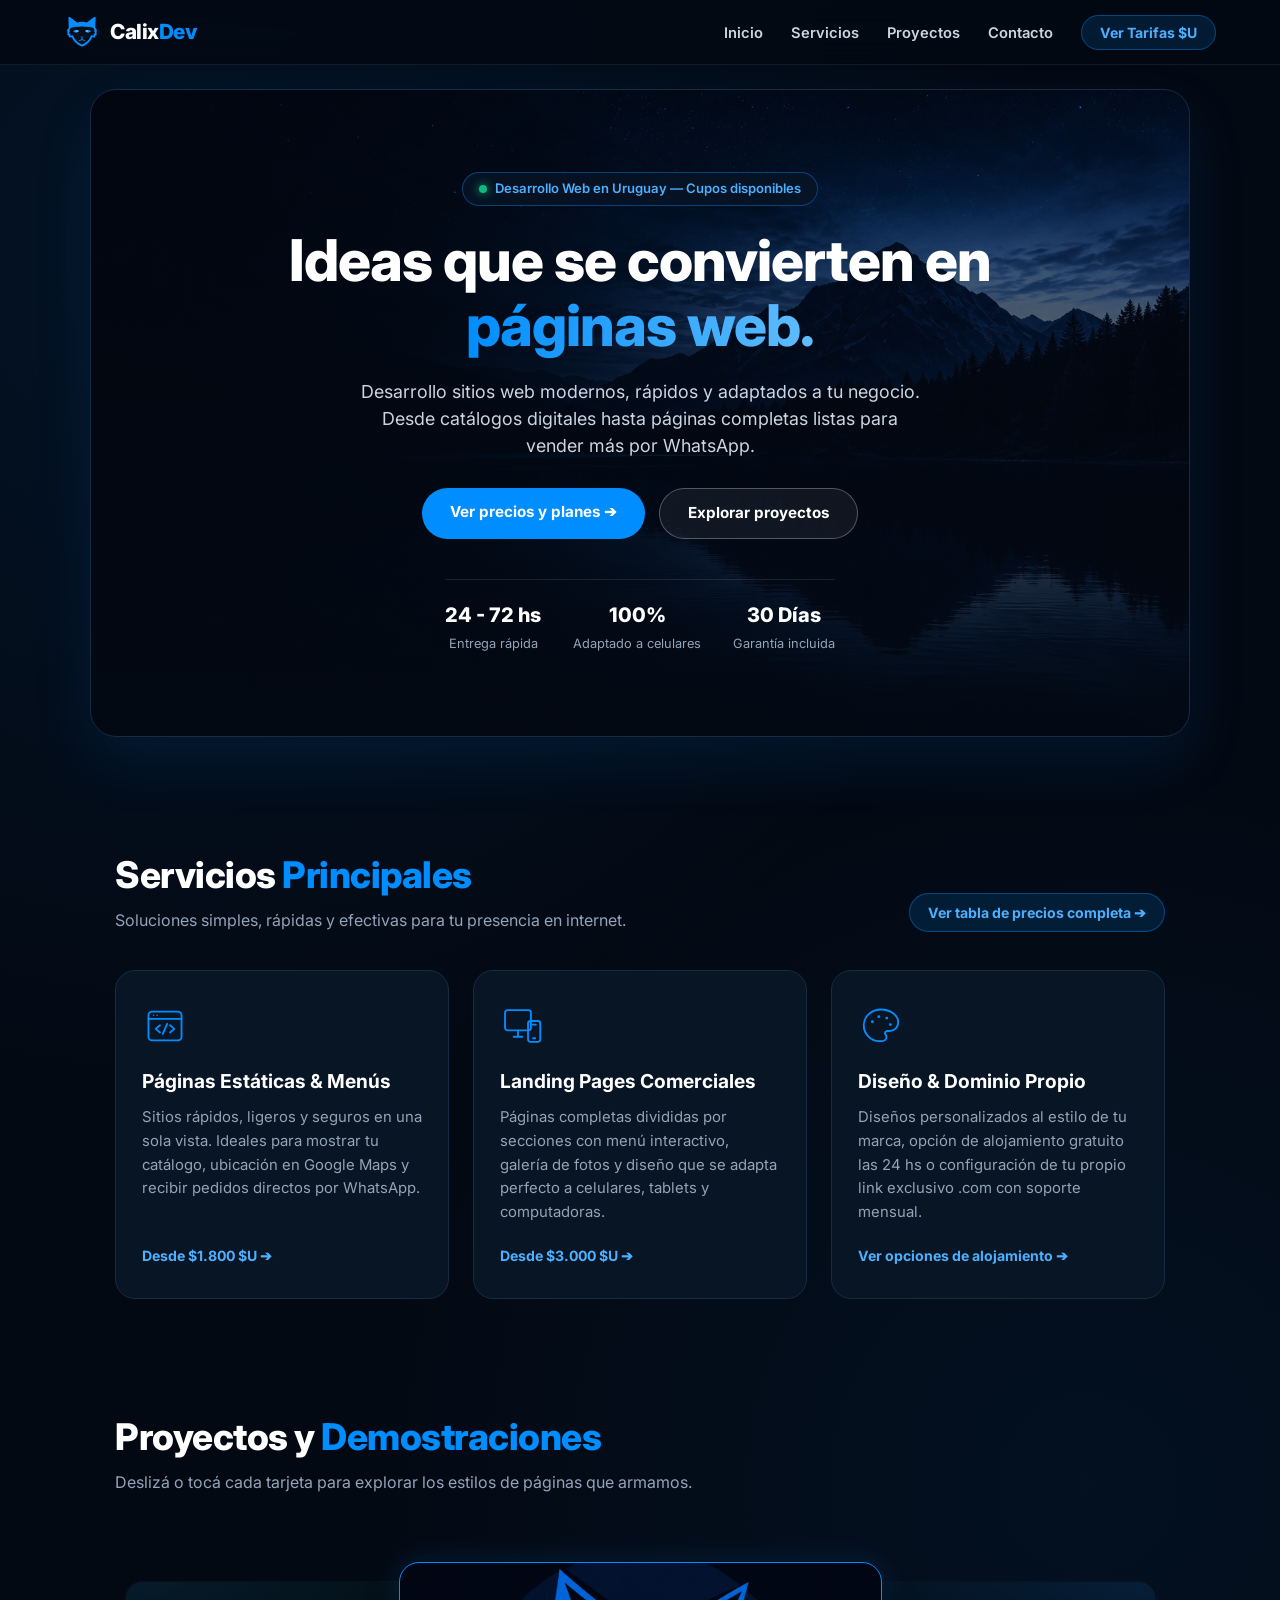
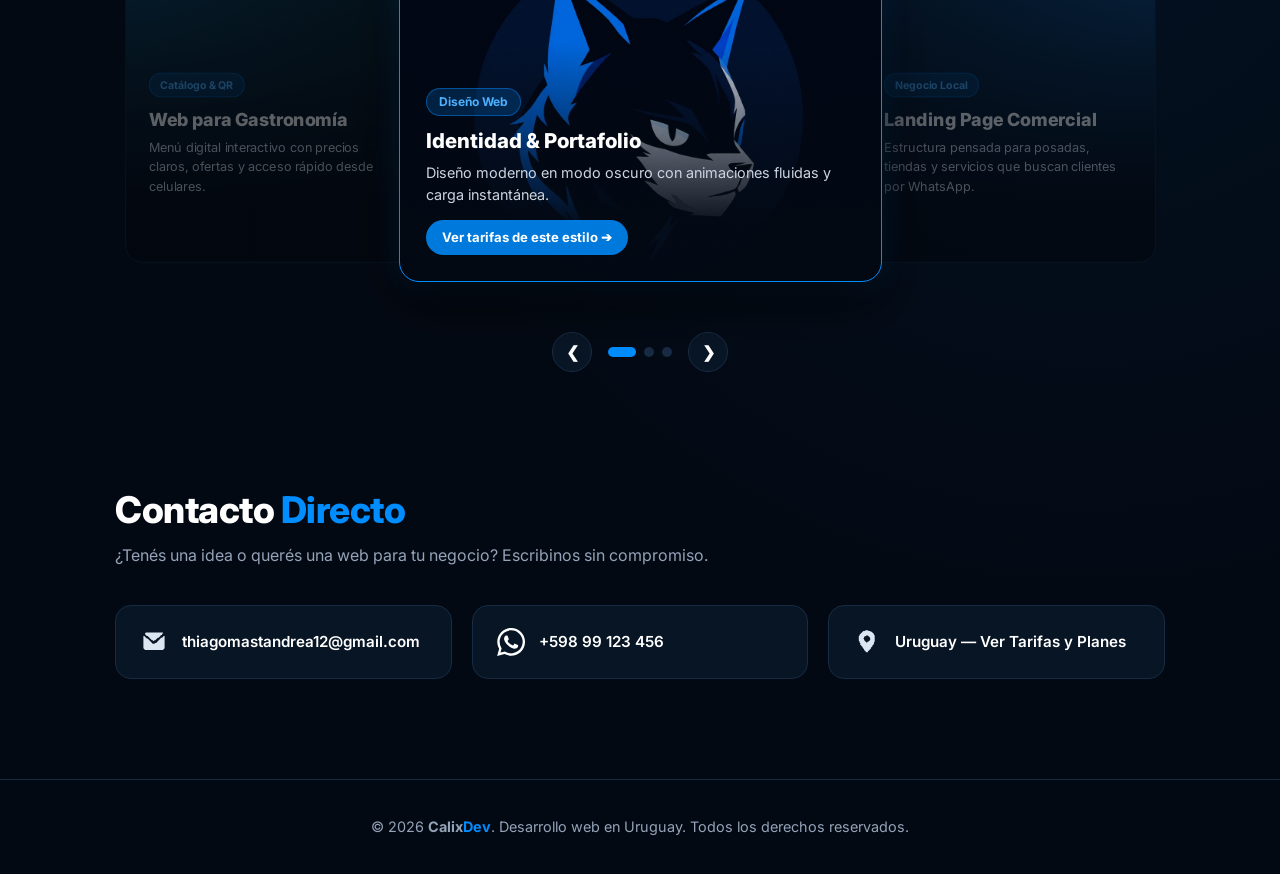
==== index.html @ b2bf5a3c "Add files via upload" ====
<!DOCTYPE html>
<html lang="es">
<head>
    <meta charset="UTF-8">
    <meta name="viewport" content="width=device-width, initial-scale=1.0">
    <title>CalixDev | Desarrollo Web Profesional en Uruguay</title>
    <link rel="preconnect" href="https://fonts.googleapis.com">
    <link rel="preconnect" href="https://fonts.gstatic.com" crossorigin>
    <link href="https://fonts.googleapis.com/css2?family=Inter:wght@400;500;600;700;800&display=swap" rel="stylesheet">
    <style>
        /* --- RESET & VARIABLES --- */
        :root {
            --bg-main: #030913;
            --bg-card: #081525;
            --bg-card-hover: #0c1f36;
            --border-color: #172b43;
            --blue-primary: #008dff;
            --blue-light: #4db0ff;
            --blue-glow: rgba(0, 141, 255, 0.35);
            --text-main: #ffffff;
            --text-muted: #94a3b8;
            --text-light: #cbd5e1;
        }

        * {
            box-sizing: border-box;
            margin: 0;
            padding: 0;
        }

        html {
            scroll-behavior: smooth;
            scroll-padding-top: 90px;
        }

        body {
            background-color: var(--bg-main);
            color: var(--text-main);
            font-family: "Inter", sans-serif;
            overflow-x: hidden;
            line-height: 1.5;
            background-image: 
                radial-gradient(circle at 15% 10%, rgba(0, 141, 255, 0.08), transparent 35%),
                radial-gradient(circle at 85% 60%, rgba(0, 141, 255, 0.06), transparent 40%);
        }

        a {
            text-decoration: none;
            color: inherit;
        }

        .Blue {
            color: var(--blue-primary);
        }

        .gradient-text {
            background: linear-gradient(90deg, #008dff, #60bdff);
            -webkit-background-clip: text;
            -webkit-text-fill-color: transparent;
        }

        /* --- HEADER & NAV --- */
        header {
            display: flex;
            justify-content: space-between;
            align-items: center;
            padding: 14px 5%;
            position: sticky;
            top: 0;
            background-color: rgba(3, 9, 19, 0.82);
            backdrop-filter: blur(14px);
            -webkit-backdrop-filter: blur(14px);
            border-bottom: 1px solid rgba(255, 255, 255, 0.07);
            z-index: 1000;
            transition: padding 0.3s ease, background-color 0.3s ease;
        }

        header.scrolled {
            padding: 10px 5%;
            background-color: rgba(3, 9, 19, 0.95);
            box-shadow: 0 8px 30px rgba(0, 0, 0, 0.5);
        }

        .header-logo {
            display: flex;
            align-items: center;
            gap: 10px;
            font-weight: 800;
            font-size: 1.3rem;
            letter-spacing: -0.5px;
        }

        .header-logo img {
            width: 36px;
            height: 36px;
            object-fit: contain;
            transition: transform 0.3s ease;
        }

        .header-logo:hover img {
            transform: rotate(-6deg) scale(1.08);
        }

        nav ul {
            display: flex;
            align-items: center;
            gap: 28px;
            list-style: none;
        }

        .menu a {
            font-size: 0.92rem;
            font-weight: 600;
            color: var(--text-light);
            transition: color 0.2s ease;
            position: relative;
        }

        .menu a::after {
            content: "";
            position: absolute;
            bottom: -4px;
            left: 0;
            width: 0%;
            height: 2px;
            background-color: var(--blue-primary);
            transition: width 0.25s ease;
        }

        .menu a:hover {
            color: #ffffff;
        }

        .menu a:hover::after {
            width: 100%;
        }

        .nav-cta {
            background-color: rgba(0, 141, 255, 0.14);
            color: var(--blue-light);
            border: 1px solid rgba(0, 141, 255, 0.4);
            padding: 8px 18px;
            border-radius: 999px;
            font-size: 0.88rem;
            font-weight: 700;
            transition: all 0.2s ease;
        }

        .nav-cta:hover {
            background-color: var(--blue-primary);
            color: #ffffff;
            box-shadow: 0 0 20px var(--blue-glow);
        }

        .menu-toggle {
            display: none;
            flex-direction: column;
            gap: 5px;
            background: none;
            border: none;
            cursor: pointer;
            padding: 6px;
        }

        .menu-toggle span {
            width: 24px;
            height: 2px;
            background-color: #ffffff;
            border-radius: 2px;
            transition: all 0.3s ease;
        }

        /* --- HERO SECTION --- */
        .inicio {
            background-image: 
                linear-gradient(to bottom, rgba(3, 9, 19, 0.45), rgba(3, 9, 19, 0.94)),
                url("portada-montana.webp");
            width: 92%;
            max-width: 1100px;
            min-height: 72vh;
            margin: 24px auto 0;
            padding: 56px 24px;
            border-radius: 26px;
            border: 1px solid var(--border-color);
            background-size: cover;
            background-position: center;
            display: flex;
            flex-direction: column;
            justify-content: center;
            align-items: center;
            gap: 22px;
            box-shadow: 0 25px 60px rgba(0, 141, 255, 0.1);
            position: relative;
            overflow: hidden;
        }

        .hero-badge {
            display: inline-flex;
            align-items: center;
            gap: 8px;
            background-color: rgba(8, 21, 37, 0.85);
            border: 1px solid rgba(0, 141, 255, 0.4);
            padding: 6px 16px;
            border-radius: 999px;
            font-size: 0.82rem;
            font-weight: 600;
            color: var(--blue-light);
            backdrop-filter: blur(8px);
        }

        .status-dot {
            width: 8px;
            height: 8px;
            background-color: #10b981;
            border-radius: 50%;
            box-shadow: 0 0 10px #10b981;
            animation: pulse-dot 2s infinite;
        }

        @keyframes pulse-dot {
            0%, 100% { transform: scale(1); opacity: 1; }
            50% { transform: scale(1.3); opacity: 0.65; }
        }

        h1 {
            font-weight: 800;
            max-width: 740px;
            text-align: center;
            font-size: clamp(2.1rem, 5vw, 3.6rem);
            line-height: 1.12;
            letter-spacing: -1px;
        }

        .inicio p {
            color: var(--text-light);
            max-width: 560px;
            text-align: center;
            font-size: clamp(0.96rem, 2vw, 1.12rem);
        }

        .Button-container {
            display: flex;
            flex-wrap: wrap;
            justify-content: center;
            gap: 14px;
            margin-top: 6px;
        }

        .verservicios {
            background-color: var(--blue-primary);
            color: #ffffff;
            padding: 13px 28px;
            border-radius: 999px;
            font-weight: 700;
            font-size: 0.95rem;
            transition: transform 0.2s ease, box-shadow 0.2s ease, background-color 0.2s ease;
        }

        .verservicios:hover {
            background-color: #0077d6;
            transform: translateY(-3px);
            box-shadow: 0 12px 28px rgba(0, 141, 255, 0.45);
        }

        .contactame {
            background-color: rgba(255, 255, 255, 0.06);
            padding: 13px 28px;
            border-radius: 999px;
            font-weight: 700;
            font-size: 0.95rem;
            border: 1px solid rgba(255, 255, 255, 0.28);
            transition: transform 0.2s ease, background-color 0.2s ease, border-color 0.2s ease;
        }

        .contactame:hover {
            background-color: rgba(255, 255, 255, 0.14);
            border-color: #ffffff;
            transform: translateY(-3px);
        }

        .hero-metrics {
            display: flex;
            flex-wrap: wrap;
            justify-content: center;
            gap: 32px;
            margin-top: 18px;
            padding-top: 20px;
            border-top: 1px solid rgba(255, 255, 255, 0.1);
        }

        .metric-item {
            text-align: center;
        }

        .metric-item strong {
            display: block;
            font-size: 1.25rem;
            font-weight: 800;
            color: #ffffff;
        }

        .metric-item span {
            font-size: 0.8rem;
            color: var(--text-muted);
        }

        /* --- LAYOUT CONTAINERS --- */
        .seccion-contenedor {
            width: 92%;
            max-width: 1050px;
            margin: 110px auto 0;
        }

        .seccion-cabecera {
            margin-bottom: 38px;
            display: flex;
            justify-content: space-between;
            align-items: flex-end;
            flex-wrap: wrap;
            gap: 16px;
        }

        .seccion-cabecera h2 {
            font-size: clamp(1.7rem, 3vw, 2.3rem);
            font-weight: 800;
            margin-bottom: 6px;
            letter-spacing: -0.5px;
        }

        .seccion-cabecera p {
            color: var(--text-muted);
            font-size: 1rem;
        }

        /* --- TARJETAS DE SERVICIOS --- */
        .card-container {
            display: grid;
            grid-template-columns: repeat(auto-fit, minmax(290px, 1fr));
            gap: 24px;
        }

        .card {
            display: flex;
            flex-direction: column;
            align-items: flex-start;
            padding: 32px 26px;
            background-color: var(--bg-card);
            border: 1px solid var(--border-color);
            border-radius: 20px;
            transition: transform 0.3s ease, border-color 0.3s ease, box-shadow 0.3s ease, background-color 0.3s ease;
            position: relative;
        }

        .card img {
            width: 46px;
            height: 46px;
            margin-bottom: 18px;
        }

        .card h3 {
            margin-bottom: 10px;
            font-size: 1.2rem;
        }

        .card p {
            color: var(--text-muted);
            font-size: 0.93rem;
            line-height: 1.6;
            margin-bottom: 20px;
            flex-grow: 1;
        }

        .card-link {
            font-size: 0.88rem;
            font-weight: 700;
            color: var(--blue-light);
            display: inline-flex;
            align-items: center;
            gap: 6px;
            transition: gap 0.2s ease, color 0.2s ease;
        }

        .card:hover {
            transform: translateY(-7px);
            border-color: var(--blue-primary);
            background-color: var(--bg-card-hover);
            box-shadow: 0 16px 36px rgba(0, 141, 255, 0.14);
        }

        .card:hover .card-link {
            gap: 10px;
            color: #ffffff;
        }

        /* --- CARRUSEL DE PROYECTOS INTERACTIVO --- */
        .carrusel-wrapper {
            position: relative;
            width: 100%;
            display: flex;
            flex-direction: column;
            align-items: center;
            gap: 20px;
        }

        .carrusel {
            width: 100%;
            height: 380px;
            display: flex;
            justify-content: center;
            align-items: center;
            position: relative;
        }

        .carrusel-card {
            position: relative;
            flex: 0 0 32%;
            height: 320px;
            padding: 26px;
            display: flex;
            flex-direction: column;
            justify-content: flex-end;
            background-color: var(--bg-card);
            border: 1px solid var(--border-color);
            border-radius: 20px;
            cursor: pointer;
            overflow: hidden;
            z-index: 1;
            opacity: 0.55;
            filter: brightness(0.65);
            transform: scale(0.88);
            transition: all 0.45s cubic-bezier(0.25, 1, 0.5, 1);
        }

        .carrusel-card input {
            position: absolute;
            opacity: 0;
            pointer-events: none;
        }

        .proyecto-1 {
            background-image: 
                linear-gradient(to top, rgba(3, 9, 19, 0.96) 18%, rgba(3, 9, 19, 0.15) 75%),
                url("avatar-felino-alta-fidelidad.webp");
            background-position: center;
            background-size: cover;
        }

        .proyecto-2 {
            background-image: 
                linear-gradient(to top, rgba(3, 9, 19, 0.96) 20%, rgba(0, 141, 255, 0.12) 100%),
                radial-gradient(circle at top right, #133963, #081525 70%);
        }

        .proyecto-3 {
            background-image: 
                linear-gradient(to top, rgba(3, 9, 19, 0.96) 20%, rgba(16, 185, 129, 0.1) 100%),
                radial-gradient(circle at top left, #0f355c, #081525 70%);
        }

        .tag {
            display: inline-block;
            background-color: rgba(0, 141, 255, 0.2);
            color: var(--blue-light);
            border: 1px solid rgba(0, 141, 255, 0.45);
            font-size: 0.75rem;
            font-weight: 700;
            padding: 4px 12px;
            border-radius: 999px;
            margin-bottom: 10px;
            width: fit-content;
        }

        .carrusel-card h4 {
            font-size: 1.28rem;
            margin-bottom: 6px;
            font-weight: 800;
        }

        .carrusel-card p {
            color: var(--text-light);
            font-size: 0.9rem;
            margin-bottom: 14px;
        }

        .card-cta-btn {
            display: inline-flex;
            align-items: center;
            gap: 6px;
            font-size: 0.82rem;
            font-weight: 700;
            color: #ffffff;
            background-color: rgba(0, 141, 255, 0.85);
            padding: 8px 16px;
            border-radius: 999px;
            width: fit-content;
            opacity: 0;
            transform: translateY(10px);
            transition: all 0.3s ease;
        }

        .carrusel:has(.input1:checked) .proyecto-3,
        .carrusel:has(.input2:checked) .proyecto-1,
        .carrusel:has(.input3:checked) .proyecto-2 {
            order: 1;
        }

        .carrusel:has(.input1:checked) .proyecto-1,
        .carrusel:has(.input2:checked) .proyecto-2,
        .carrusel:has(.input3:checked) .proyecto-3 {
            order: 2;
            flex-basis: 46%;
            margin-left: -4%;
            margin-right: -4%;
            z-index: 3;
            transform: scale(1);
            opacity: 1;
            filter: brightness(1);
            border-color: var(--blue-primary);
            box-shadow: 0 20px 50px rgba(0, 0, 0, 0.7), 0 0 30px rgba(0, 141, 255, 0.2);
        }

        .carrusel:has(.input1:checked) .proyecto-1 .card-cta-btn,
        .carrusel:has(.input2:checked) .proyecto-2 .card-cta-btn,
        .carrusel:has(.input3:checked) .proyecto-3 .card-cta-btn {
            opacity: 1;
            transform: translateY(0);
        }

        .carrusel:has(.input1:checked) .proyecto-2,
        .carrusel:has(.input2:checked) .proyecto-3,
        .carrusel:has(.input3:checked) .proyecto-1 {
            order: 3;
        }

        .carrusel-controles {
            display: flex;
            align-items: center;
            gap: 16px;
        }

        .ctrl-btn {
            background-color: var(--bg-card);
            border: 1px solid var(--border-color);
            color: #ffffff;
            width: 40px;
            height: 40px;
            border-radius: 50%;
            font-size: 1rem;
            font-weight: 700;
            cursor: pointer;
            transition: all 0.2s ease;
            display: flex;
            align-items: center;
            justify-content: center;
        }

        .ctrl-btn:hover {
            border-color: var(--blue-primary);
            background-color: var(--blue-primary);
        }

        .carrusel-dots {
            display: flex;
            gap: 8px;
        }

        .dot {
            width: 10px;
            height: 10px;
            border-radius: 999px;
            background-color: var(--border-color);
            cursor: pointer;
            transition: all 0.3s ease;
        }

        .dot.active {
            width: 28px;
            background-color: var(--blue-primary);
        }

        /* --- CONTACTO --- */
        .contactos-container {
            display: grid;
            grid-template-columns: repeat(auto-fit, minmax(260px, 1fr));
            gap: 20px;
        }

        .contacto-item {
            display: flex;
            align-items: center;
            gap: 14px;
            padding: 22px 24px;
            background-color: var(--bg-card);
            border: 1px solid var(--border-color);
            border-radius: 16px;
            font-size: 0.95rem;
            font-weight: 600;
            transition: transform 0.25s ease, border-color 0.25s ease, box-shadow 0.25s ease;
            overflow-wrap: anywhere;
        }

        a.contacto-item:hover {
            transform: translateY(-4px);
            border-color: var(--blue-primary);
            box-shadow: 0 10px 25px rgba(0, 141, 255, 0.12);
        }

        .contacto-item img {
            width: 28px;
            height: 28px;
            flex-shrink: 0;
            object-fit: contain;
        }

        /* --- FOOTER --- */
        footer {
            margin-top: 100px;
            padding: 36px 5%;
            text-align: center;
            border-top: 1px solid var(--border-color);
            color: var(--text-muted);
            font-size: 0.9rem;
        }

        /* --- ANIMACIONES DE ENTRADA --- */
        .reveal {
            opacity: 0;
            transform: translateY(24px);
            transition: opacity 0.6s ease, transform 0.6s ease;
        }

        .reveal.visible {
            opacity: 1;
            transform: translateY(0);
        }

        /* --- RESPONSIVE MOBILE --- */
        @media (max-width: 720px) {
            .menu-toggle {
                display: flex;
            }

            nav {
                position: absolute;
                top: 100%;
                left: 0;
                width: 100%;
                background-color: rgba(3, 9, 19, 0.97);
                border-bottom: 1px solid var(--border-color);
                padding: 0 5%;
                max-height: 0;
                overflow: hidden;
                transition: max-height 0.35s ease, padding 0.35s ease;
            }

            nav.open {
                max-height: 320px;
                padding: 20px 5%;
            }

            nav ul {
                flex-direction: column;
                gap: 18px;
                align-items: flex-start;
            }

            .inicio {
                min-height: 60vh;
                padding: 40px 18px;
            }

            .hero-metrics {
                gap: 20px;
            }

            .seccion-contenedor {
                margin-top: 75px;
            }

            .carrusel {
                height: 320px;
            }

            .carrusel-card {
                height: 270px;
                padding: 18px;
            }

            .carrusel:has(.input1:checked) .proyecto-1,
            .carrusel:has(.input2:checked) .proyecto-2,
            .carrusel:has(.input3:checked) .proyecto-3 {
                flex-basis: 72%;
                margin-left: -12%;
                margin-right: -12%;
            }
        }
    </style>
</head>
<body>

    <header id="main-header">
        <a href="#inicio" class="header-logo">
            <img src="logo-felino.svg" alt="Logo CalixDev">
            <span>Calix<span class="Blue">Dev</span></span>
        </a>

        <button class="menu-toggle" id="menu-btn" aria-label="Abrir menú">
            <span></span>
            <span></span>
            <span></span>
        </button>

        <nav id="nav-menu">
            <ul>
                <li class="menu"><a href="#inicio">Inicio</a></li>
                <li class="menu"><a href="#servicios">Servicios</a></li>
                <li class="menu"><a href="#proyectos">Proyectos</a></li>
                <li class="menu"><a href="#contacto">Contacto</a></li>
                <li><a href="servicios.html" class="nav-cta">Ver Tarifas $U</a></li>
            </ul>
        </nav>
    </header>

    <main>
        <!-- SECCION INICIO -->
        <section id="inicio" class="inicio">
            <div class="hero-badge">
                <span class="status-dot"></span>
                <span>Desarrollo Web en Uruguay — Cupos disponibles</span>
            </div>

            <h1>Ideas que se convierten en <br> <span class="gradient-text">páginas web.</span></h1>
            <p>Desarrollo sitios web modernos, rápidos y adaptados a tu negocio. Desde catálogos digitales hasta páginas completas listas para vender más por WhatsApp.</p>

            <div class="Button-container">
                <a class="verservicios" href="servicios.html">Ver precios y planes ➔</a>
                <a class="contactame" href="#proyectos">Explorar proyectos</a>
            </div>

            <div class="hero-metrics">
                <div class="metric-item">
                    <strong>24 - 72 hs</strong>
                    <span>Entrega rápida</span>
                </div>
                <div class="metric-item">
                    <strong>100%</strong>
                    <span>Adaptado a celulares</span>
                </div>
                <div class="metric-item">
                    <strong>30 Días</strong>
                    <span>Garantía incluida</span>
                </div>
            </div>
        </section>

        <!-- SECCION SERVICIOS -->
        <section id="servicios" class="seccion-contenedor reveal">
            <div class="seccion-cabecera">
                <div>
                    <h2>Servicios <span class="Blue">Principales</span></h2>
                    <p>Soluciones simples, rápidas y efectivas para tu presencia en internet.</p>
                </div>
                <a href="servicios.html" class="nav-cta">Ver tabla de precios completa ➔</a>
            </div>
            
            <div class="card-container">
                <div class="card">
                    <img src="paginas-estaticas.svg" alt="Icono código">
                    <h3>Páginas Estáticas & Menús</h3>
                    <p>Sitios rápidos, ligeros y seguros en una sola vista. Ideales para mostrar tu catálogo, ubicación en Google Maps y recibir pedidos directos por WhatsApp.</p>
                    <a href="servicios.html#precios" class="card-link">Desde $1.800 $U ➔</a>
                </div>
                <div class="card">
                    <img src="diseno-responsive.svg" alt="Icono pantallas">
                    <h3>Landing Pages Comerciales</h3>
                    <p>Páginas completas divididas por secciones con menú interactivo, galería de fotos y diseño que se adapta perfecto a celulares, tablets y computadoras.</p>
                    <a href="servicios.html#precios" class="card-link">Desde $3.000 $U ➔</a>
                </div>
                <div class="card">
                    <img src="personalizacion.svg" alt="Icono diseño">
                    <h3>Diseño & Dominio Propio</h3>
                    <p>Diseños personalizados al estilo de tu marca, opción de alojamiento gratuito las 24 hs o configuración de tu propio link exclusivo .com con soporte mensual.</p>
                    <a href="servicios.html#hosting" class="card-link">Ver opciones de alojamiento ➔</a>
                </div>
            </div>
        </section>

        <!-- SECCION PROYECTOS -->
        <section id="proyectos" class="seccion-contenedor reveal">
            <div class="seccion-cabecera">
                <div>
                    <h2>Proyectos y <span class="Blue">Demostraciones</span></h2>
                    <p>Deslizá o tocá cada tarjeta para explorar los estilos de páginas que armamos.</p>
                </div>
            </div>

            <div class="carrusel-wrapper" id="carousel-area">
                <div class="carrusel">
                    <label class="carrusel-card proyecto-1">
                        <input class="input1" type="radio" name="proyecto" checked>
                        <div class="card-info">
                            <span class="tag">Diseño Web</span>
                            <h4>Identidad & Portafolio</h4>
                            <p>Diseño moderno en modo oscuro con animaciones fluidas y carga instantánea.</p>
                            <a href="servicios.html" class="card-cta-btn">Ver tarifas de este estilo ➔</a>
                        </div>
                    </label>

                    <label class="carrusel-card proyecto-2">
                        <input class="input2" type="radio" name="proyecto">
                        <div class="card-info">
                            <span class="tag">Negocio Local</span>
                            <h4>Landing Page Comercial</h4>
                            <p>Estructura pensada para posadas, tiendas y servicios que buscan clientes por WhatsApp.</p>
                            <a href="servicios.html" class="card-cta-btn">Cotizar Landing Page ➔</a>
                        </div>
                    </label>

                    <label class="carrusel-card proyecto-3">
                        <input class="input3" type="radio" name="proyecto">
                        <div class="card-info">
                            <span class="tag">Catálogo & QR</span>
                            <h4>Web para Gastronomía</h4>
                            <p>Menú digital interactivo con precios claros, ofertas y acceso rápido desde celulares.</p>
                            <a href="servicios.html" class="card-cta-btn">Consultar por catálogo ➔</a>
                        </div>
                    </label>
                </div>

                <div class="carrusel-controles">
                    <button class="ctrl-btn" id="prev-slide" aria-label="Proyecto anterior">❮</button>
                    <div class="carrusel-dots">
                        <span class="dot active" data-index="0"></span>
                        <span class="dot" data-index="1"></span>
                        <span class="dot" data-index="2"></span>
                    </div>
                    <button class="ctrl-btn" id="next-slide" aria-label="Siguiente proyecto">❯</button>
                </div>
            </div>
        </section>

        <!-- SECCION CONTACTO -->
        <section id="contacto" class="seccion-contenedor reveal">
            <div class="seccion-cabecera">
                <div>
                    <h2>Contacto <span class="Blue">Directo</span></h2>
                    <p>¿Tenés una idea o querés una web para tu negocio? Escribinos sin compromiso.</p>
                </div>
            </div>

            <div class="contactos-container">
                <a href="mailto:thiagomastandrea12@gmail.com" class="contacto-item">
                    <img src="email.svg" alt="Email">
                    <span>thiagomastandrea12@gmail.com</span>
                </a>

                <a href="https://wa.me/59899123456" target="_blank" class="contacto-item">
                    <img src="whatsapp (2).svg" alt="WhatsApp">
                    <span>+598 99 123 456</span>
                </a>

                <a href="servicios.html" class="contacto-item">
                    <img src="ubicacion.svg" alt="Ubicación">
                    <span>Uruguay — Ver Tarifas y Planes</span>
                </a>
            </div>
        </section>
    </main>

    <footer>
        <p>© 2026 <strong>Calix<span class="Blue">Dev</span></strong>. Desarrollo web en Uruguay. Todos los derechos reservados.</p>
    </footer>

    <script>
        // Menu movil y barra superior
        const header = document.getElementById('main-header');
        const menuBtn = document.getElementById('menu-btn');
        const navMenu = document.getElementById('nav-menu');
        const navLinks = navMenu.querySelectorAll('a');

        window.addEventListener('scroll', () => {
            if (window.scrollY > 30) {
                header.classList.add('scrolled');
            } else {
                header.classList.remove('scrolled');
            }
        });

        menuBtn.addEventListener('click', () => {
            navMenu.classList.toggle('open');
        });

        navLinks.forEach(link => {
            link.addEventListener('click', () => {
                navMenu.classList.remove('open');
            });
        });

        // Control interactivo del carrusel
        const radios = [
            document.querySelector('.input1'),
            document.querySelector('.input2'),
            document.querySelector('.input3')
        ];
        const dots = document.querySelectorAll('.dot');
        const prevBtn = document.getElementById('prev-slide');
        const nextBtn = document.getElementById('next-slide');
        const carouselArea = document.getElementById('carousel-area');
        let currentIndex = 0;
        let autoSlideTimer;

        function setSlide(index) {
            currentIndex = (index + radios.length) % radios.length;
            radios[currentIndex].checked = true;
            dots.forEach((dot, i) => {
                dot.classList.toggle('active', i === currentIndex);
            });
        }

        prevBtn.addEventListener('click', () => {
            setSlide(currentIndex - 1);
            resetTimer();
        });

        nextBtn.addEventListener('click', () => {
            setSlide(currentIndex + 1);
            resetTimer();
        });

        dots.forEach(dot => {
            dot.addEventListener('click', () => {
                setSlide(parseInt(dot.dataset.index, 10));
                resetTimer();
            });
        });

        radios.forEach((radio, index) => {
            radio.addEventListener('change', () => {
                if (radio.checked) {
                    currentIndex = index;
                    dots.forEach((dot, i) => {
                        dot.classList.toggle('active', i === currentIndex);
                    });
                    resetTimer();
                }
            });
        });

        function startTimer() {
            autoSlideTimer = setInterval(() => {
                setSlide(currentIndex + 1);
            }, 4500);
        }

        function resetTimer() {
            clearInterval(autoSlideTimer);
            startTimer();
        }

        carouselArea.addEventListener('mouseenter', () => clearInterval(autoSlideTimer));
        carouselArea.addEventListener('mouseleave', startTimer);
        startTimer();

        // Aparicion suave al bajar
        const revealElements = document.querySelectorAll('.reveal');
        const observer = new IntersectionObserver((entries) => {
            entries.forEach(entry => {
                if (entry.isIntersecting) {
                    entry.target.classList.add('visible');
                }
            });
        }, { threshold: 0.12 });

        revealElements.forEach(el => observer.observe(el));
    </script>
</body>
</html>
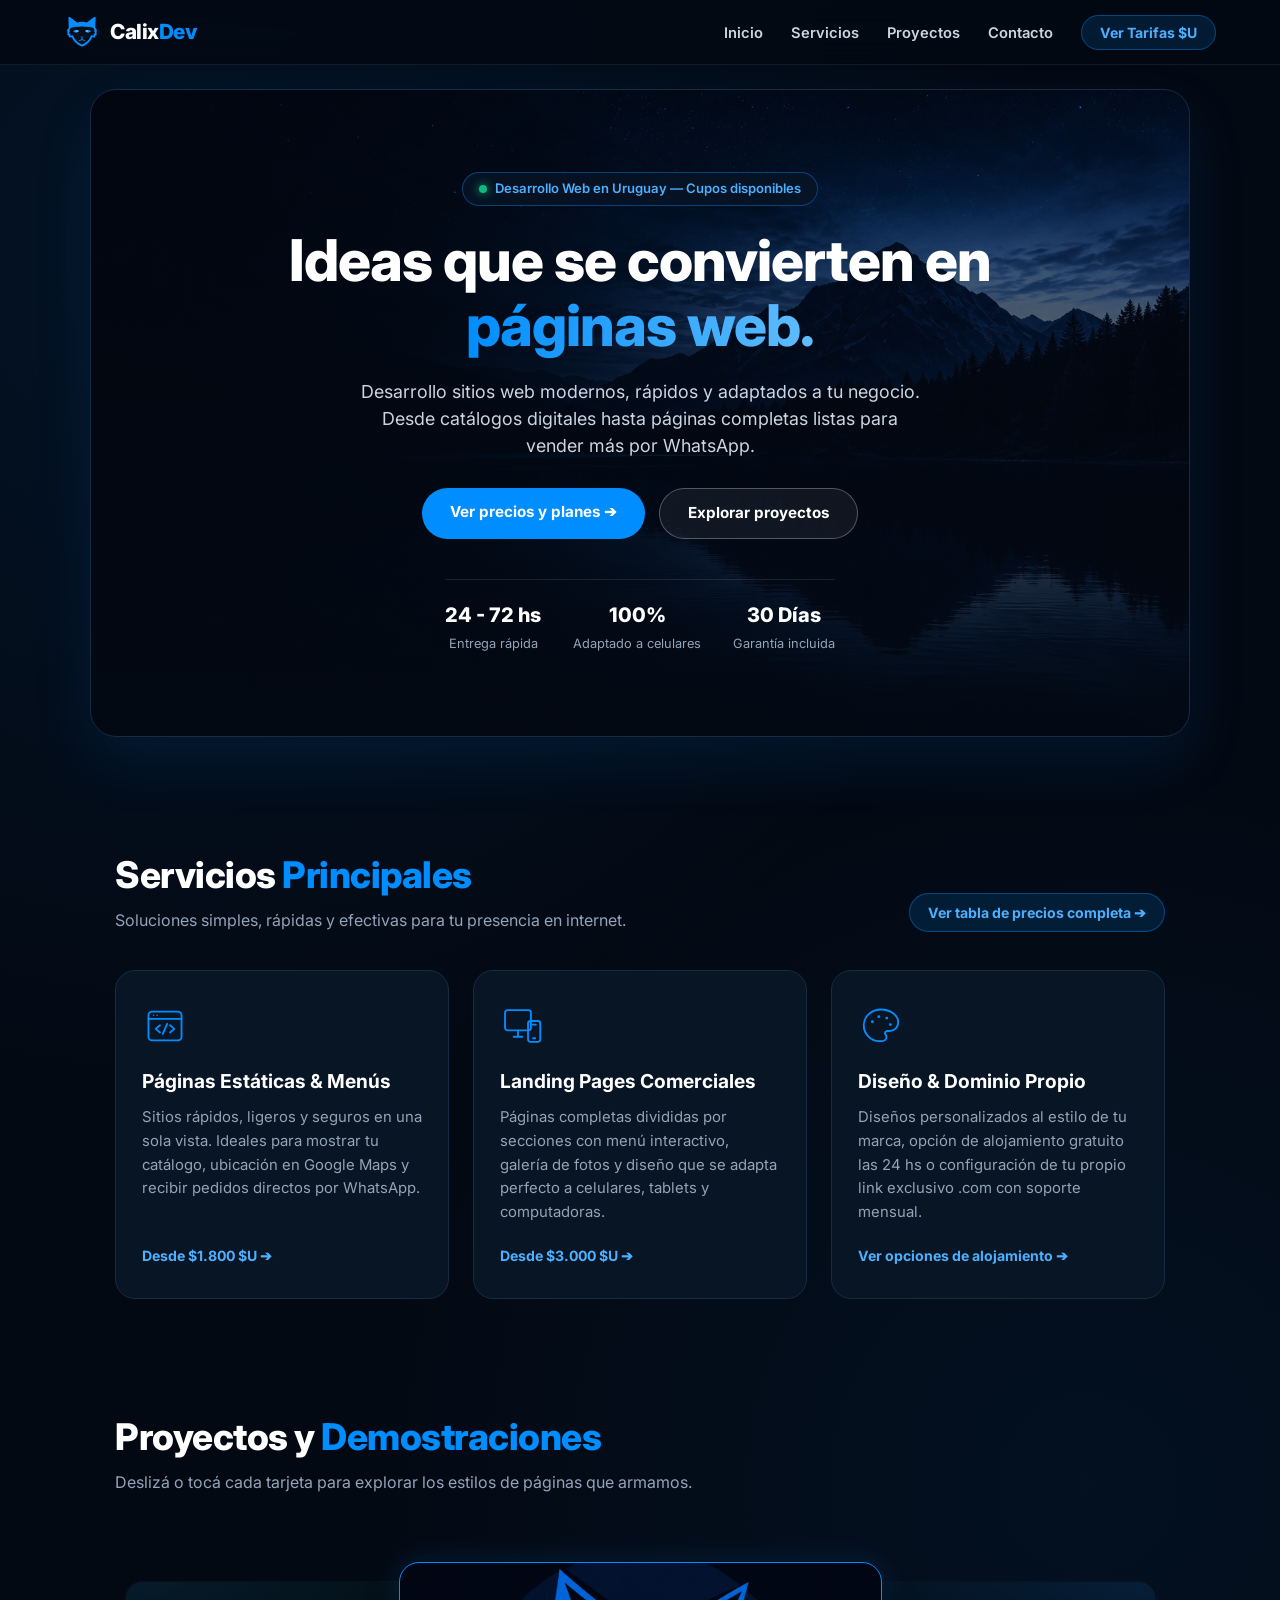
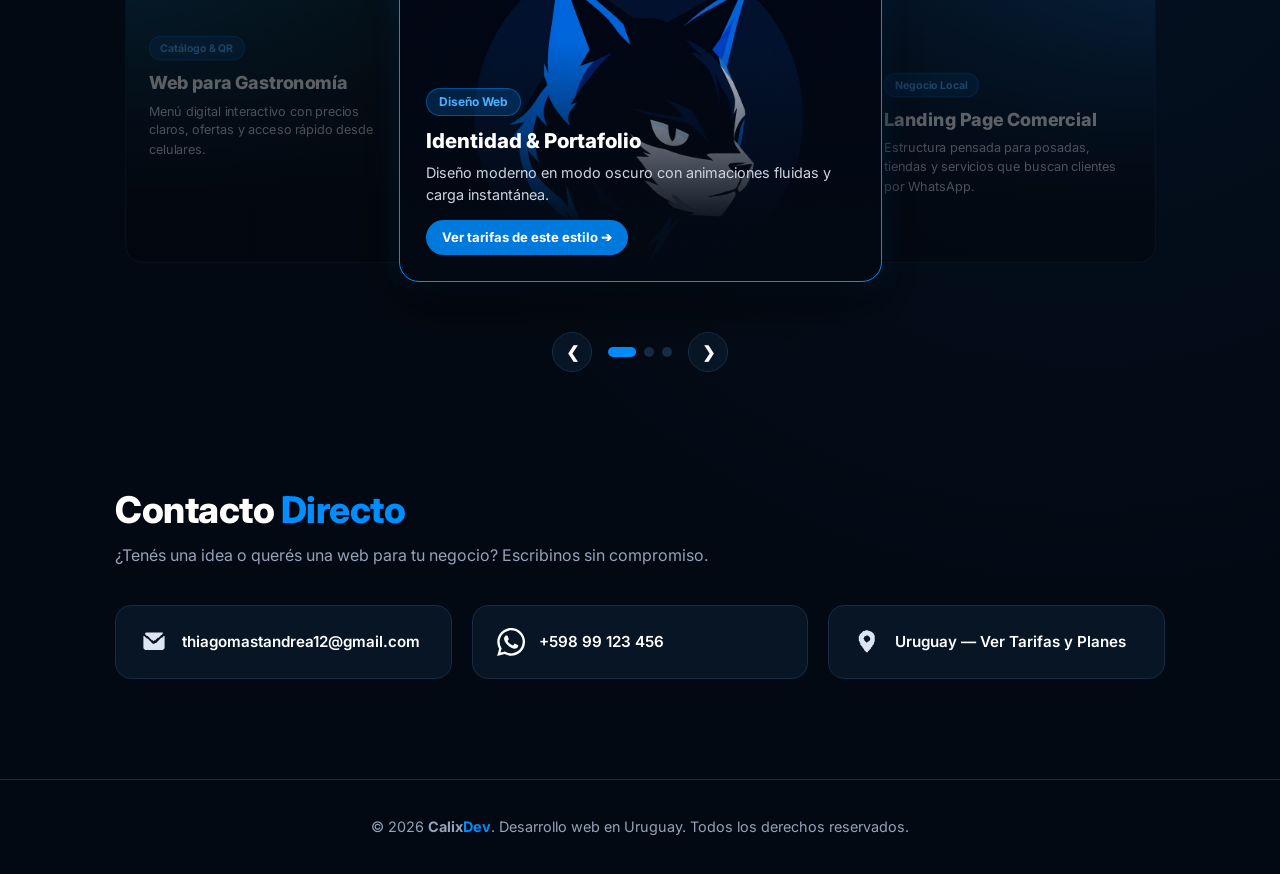
==== commit a5aca63d: "Update index.html" ====
--- a/index.html
+++ b/index.html
@@ -454,7 +454,10 @@
         .proyecto-3 {
             background-image: 
                 linear-gradient(to top, rgba(3, 9, 19, 0.96) 20%, rgba(16, 185, 129, 0.1) 100%),
+                url("gastronomia-captura.webp"),
                 radial-gradient(circle at top left, #0f355c, #081525 70%);
+            background-position: left top;
+            background-size: cover;
         }
 
         .tag {
@@ -496,6 +499,11 @@
             opacity: 0;
             transform: translateY(10px);
             transition: all 0.3s ease;
+        }
+
+        .card-cta-btn + .card-cta-btn {
+            margin-left: 8px;
+            margin-top: 6px;
         }
 
         .carrusel:has(.input1:checked) .proyecto-3,
@@ -823,6 +831,7 @@
                             <h4>Web para Gastronomía</h4>
                             <p>Menú digital interactivo con precios claros, ofertas y acceso rápido desde celulares.</p>
                             <a href="servicios.html" class="card-cta-btn">Consultar por catálogo ➔</a>
+                            <a href="https://ftcalixdev.github.io/gastronomia-demo/#reservas" target="_blank" rel="noopener" class="card-cta-btn">Ver página de gastronomía ➔</a>
                         </div>
                     </label>
                 </div>
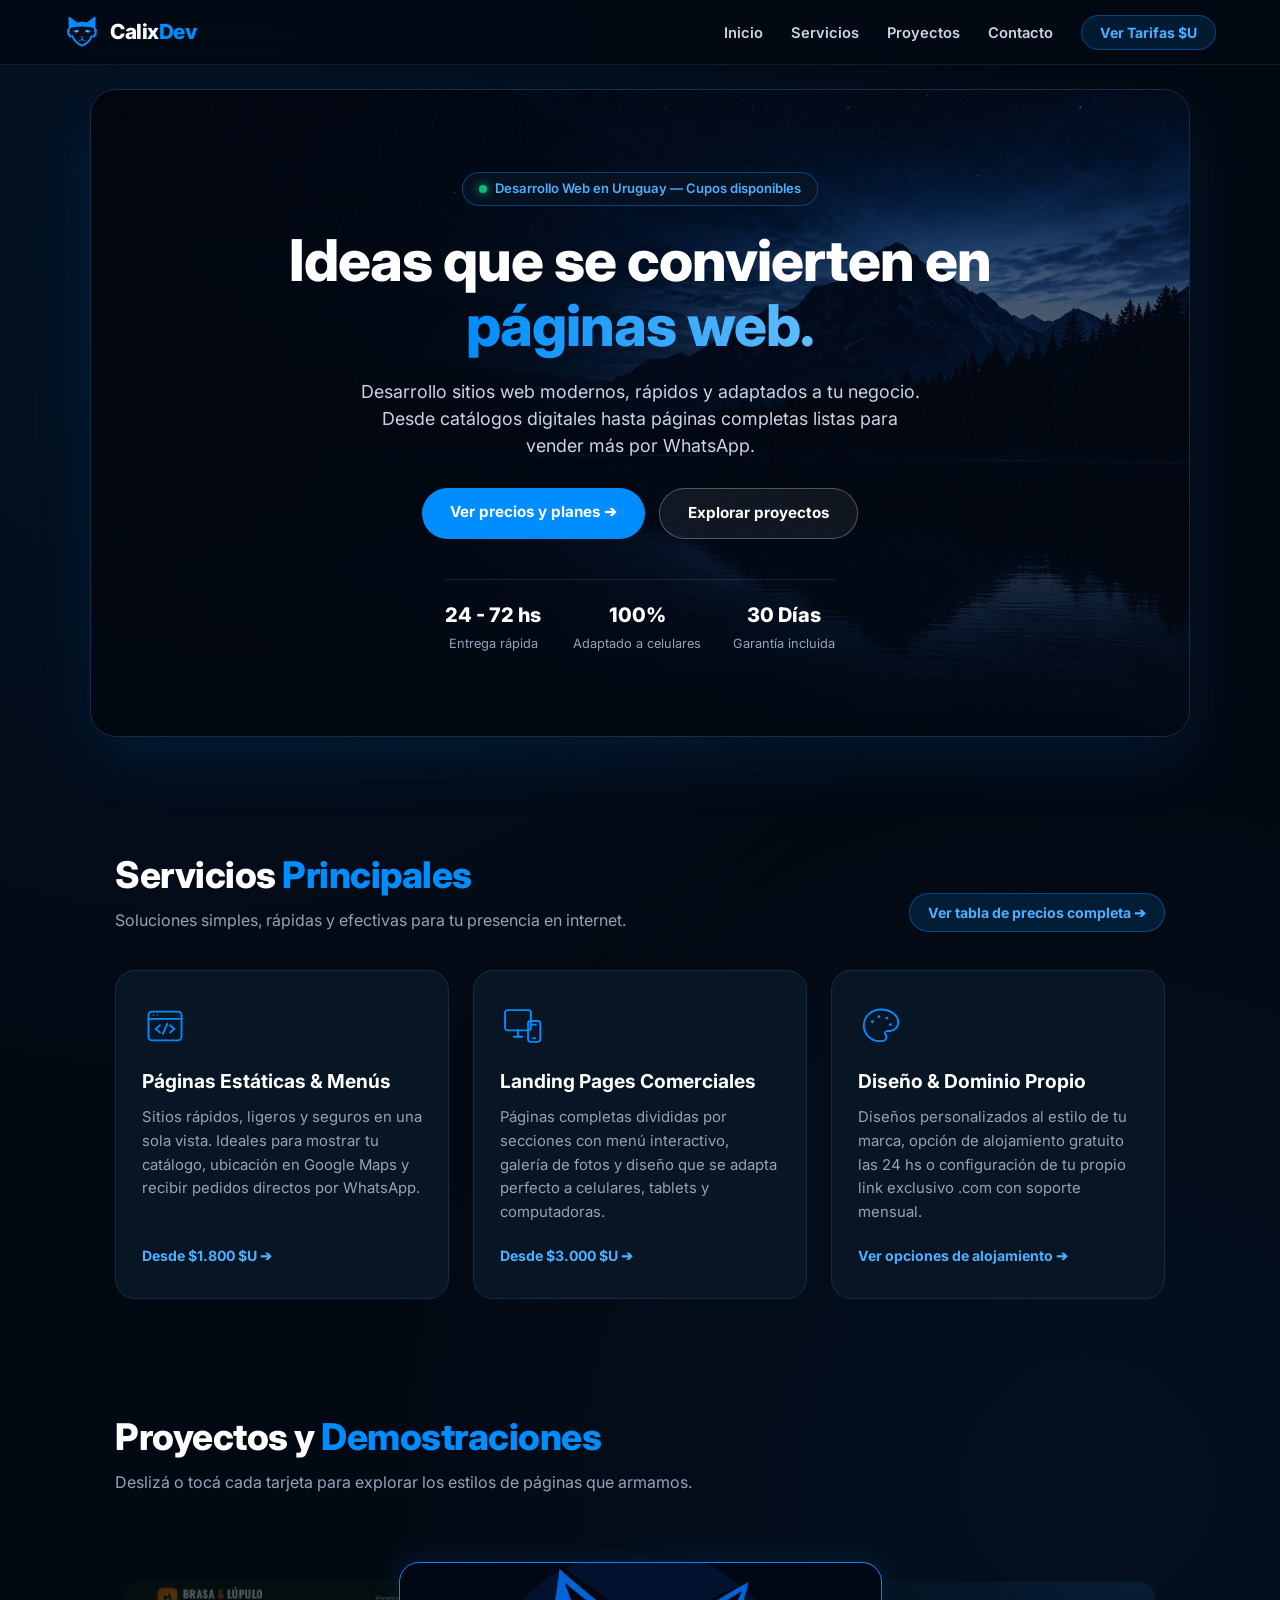
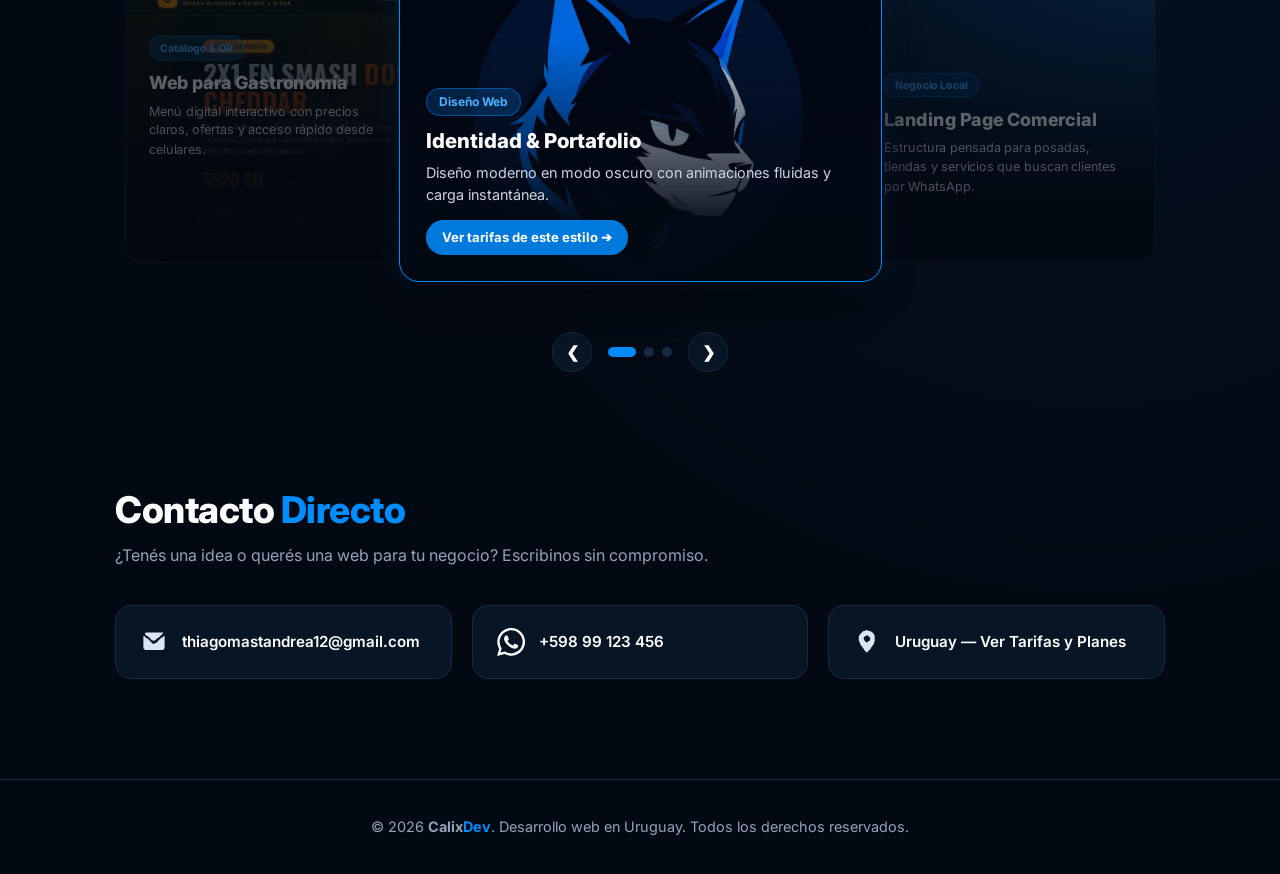
==== commit 096cd5a7: "Update index.html" ====
--- a/index.html
+++ b/index.html
@@ -831,7 +831,7 @@
                             <h4>Web para Gastronomía</h4>
                             <p>Menú digital interactivo con precios claros, ofertas y acceso rápido desde celulares.</p>
                             <a href="servicios.html" class="card-cta-btn">Consultar por catálogo ➔</a>
-                            <a href="https://ftcalixdev.github.io/gastronomia-demo/#reservas" target="_blank" rel="noopener" class="card-cta-btn">Ver página de gastronomía ➔</a>
+                            <a href="https://ftcalixdev.github.io/gastronomia-demo/" target="_blank" rel="noopener" class="card-cta-btn">Ver página de gastronomía ➔</a>
                         </div>
                     </label>
                 </div>
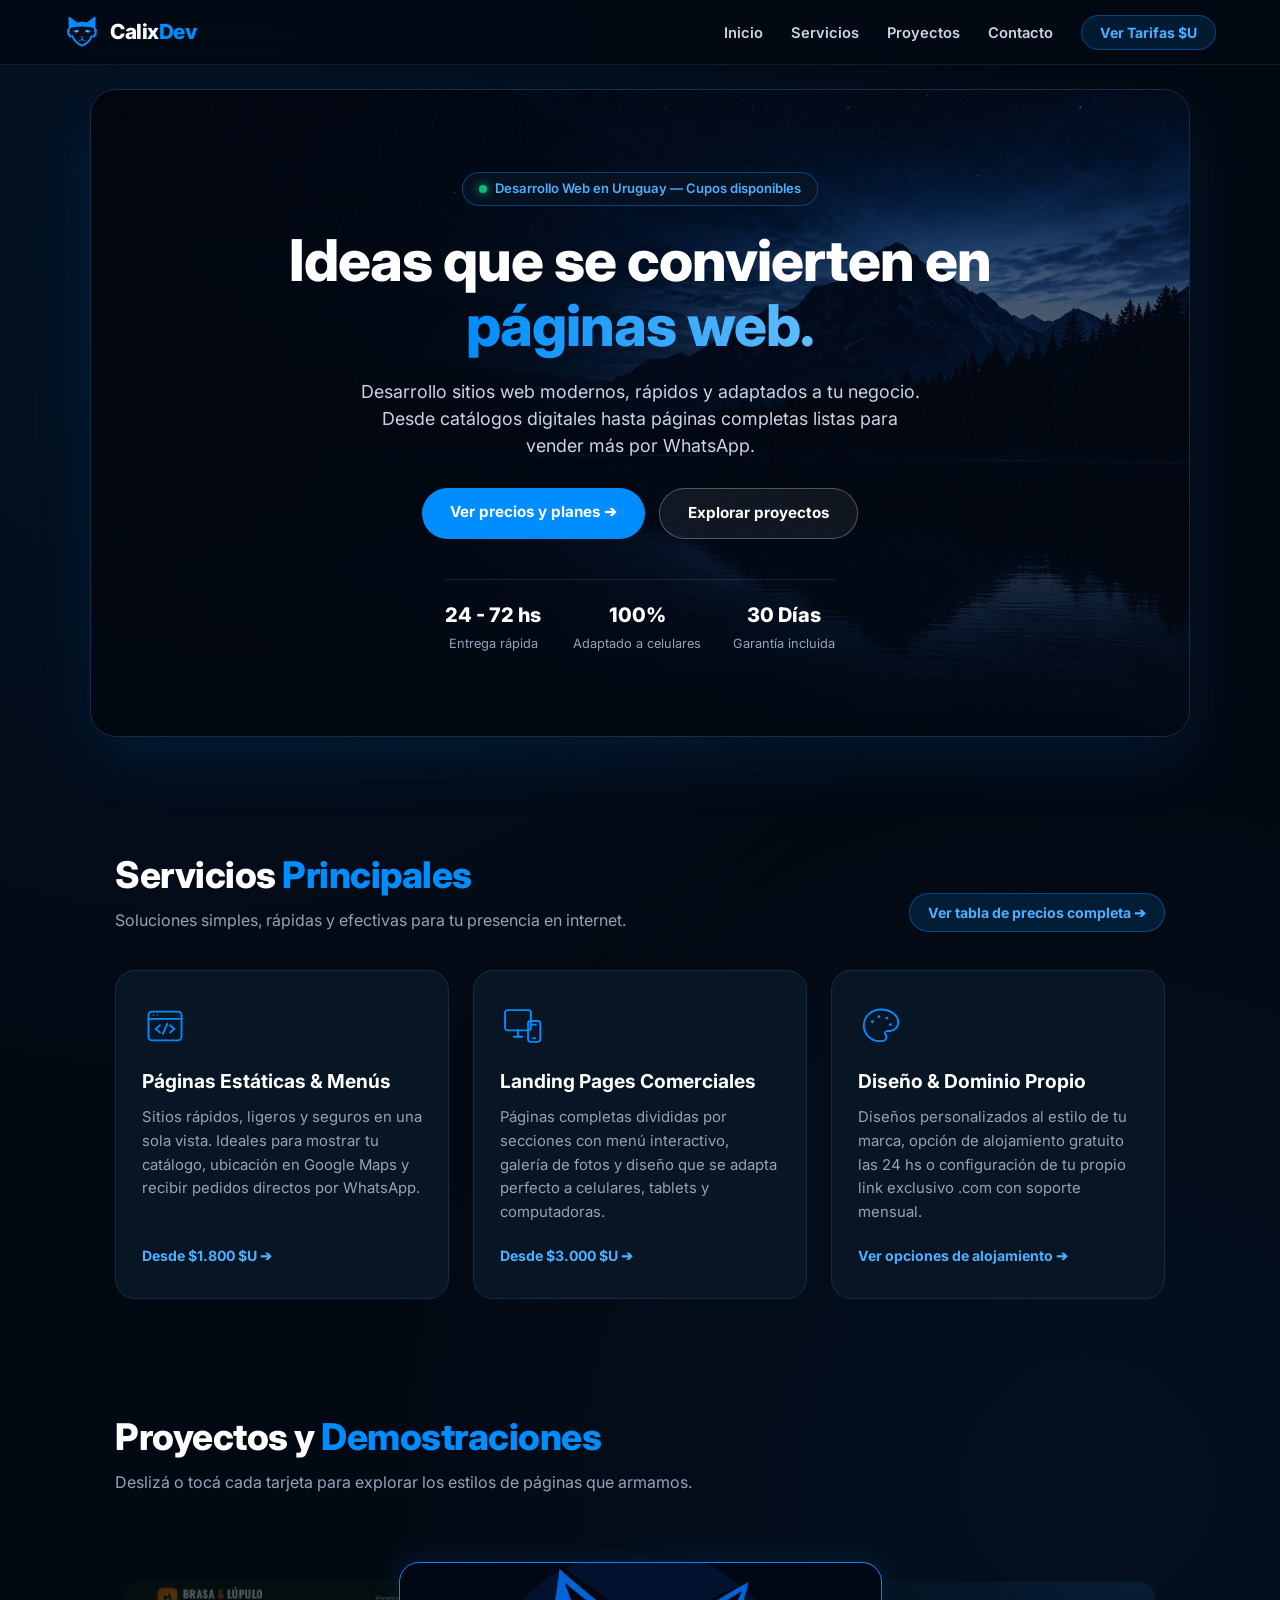
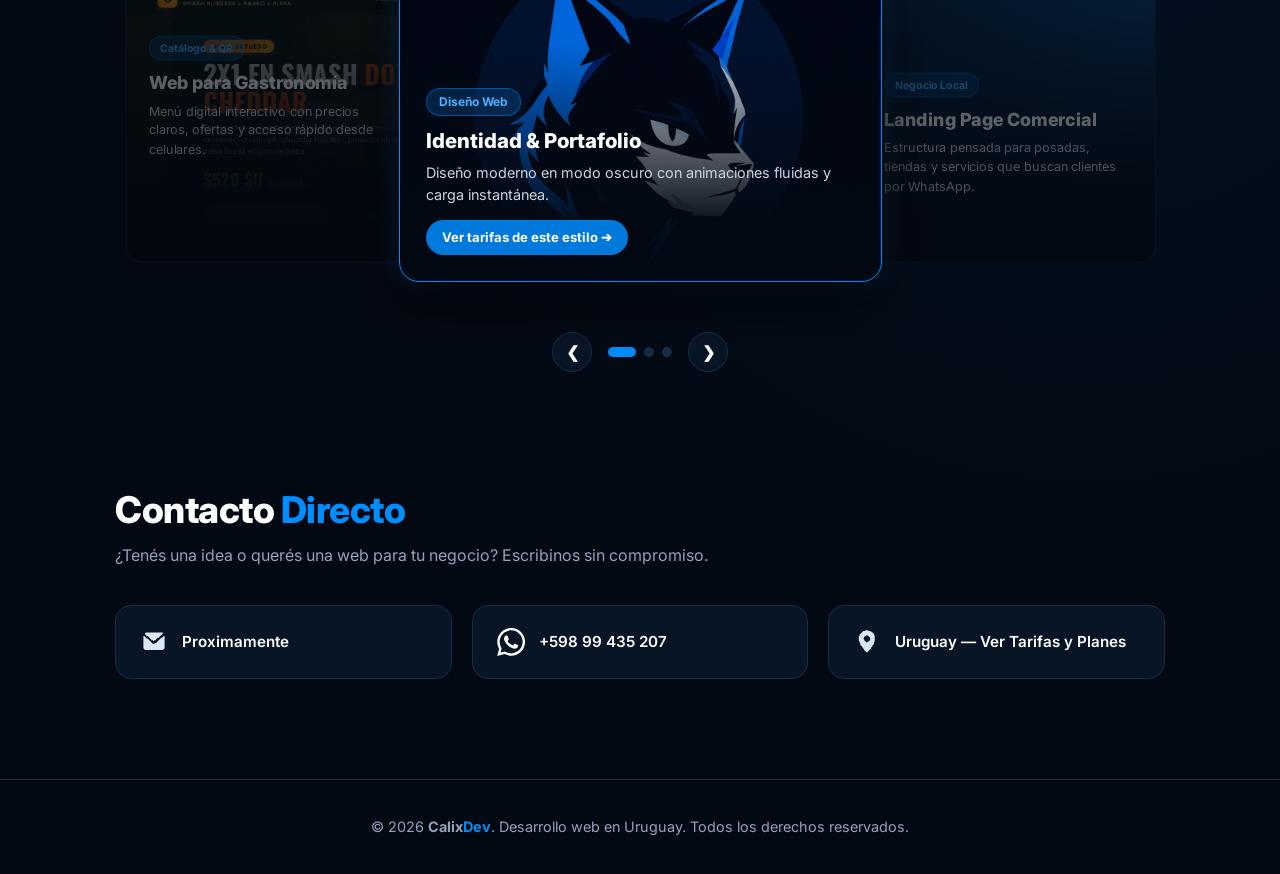
==== commit fd3f27f2: "Update contact information in index.html" ====
--- a/index.html
+++ b/index.html
@@ -8,7 +8,7 @@
     <link rel="preconnect" href="https://fonts.gstatic.com" crossorigin>
     <link href="https://fonts.googleapis.com/css2?family=Inter:wght@400;500;600;700;800&display=swap" rel="stylesheet">
     <style>
-        /* --- RESET & VARIABLES --- */
+        /* --- REET & VARIABLES --- */
         :root {
             --bg-main: #030913;
             --bg-card: #081525;
@@ -858,14 +858,14 @@
             </div>
 
             <div class="contactos-container">
-                <a href="mailto:thiagomastandrea12@gmail.com" class="contacto-item">
+                <a href="mailto:calixdev.com" class="contacto-item">
                     <img src="email.svg" alt="Email">
-                    <span>thiagomastandrea12@gmail.com</span>
+                    <span>Proximamente</span>
                 </a>
 
-                <a href="https://wa.me/59899123456" target="_blank" class="contacto-item">
+                <a href="https://wa.me/59899435207" target="_blank" class="contacto-item">
                     <img src="whatsapp (2).svg" alt="WhatsApp">
-                    <span>+598 99 123 456</span>
+                    <span>+598 99 435 207</span>
                 </a>
 
                 <a href="servicios.html" class="contacto-item">
